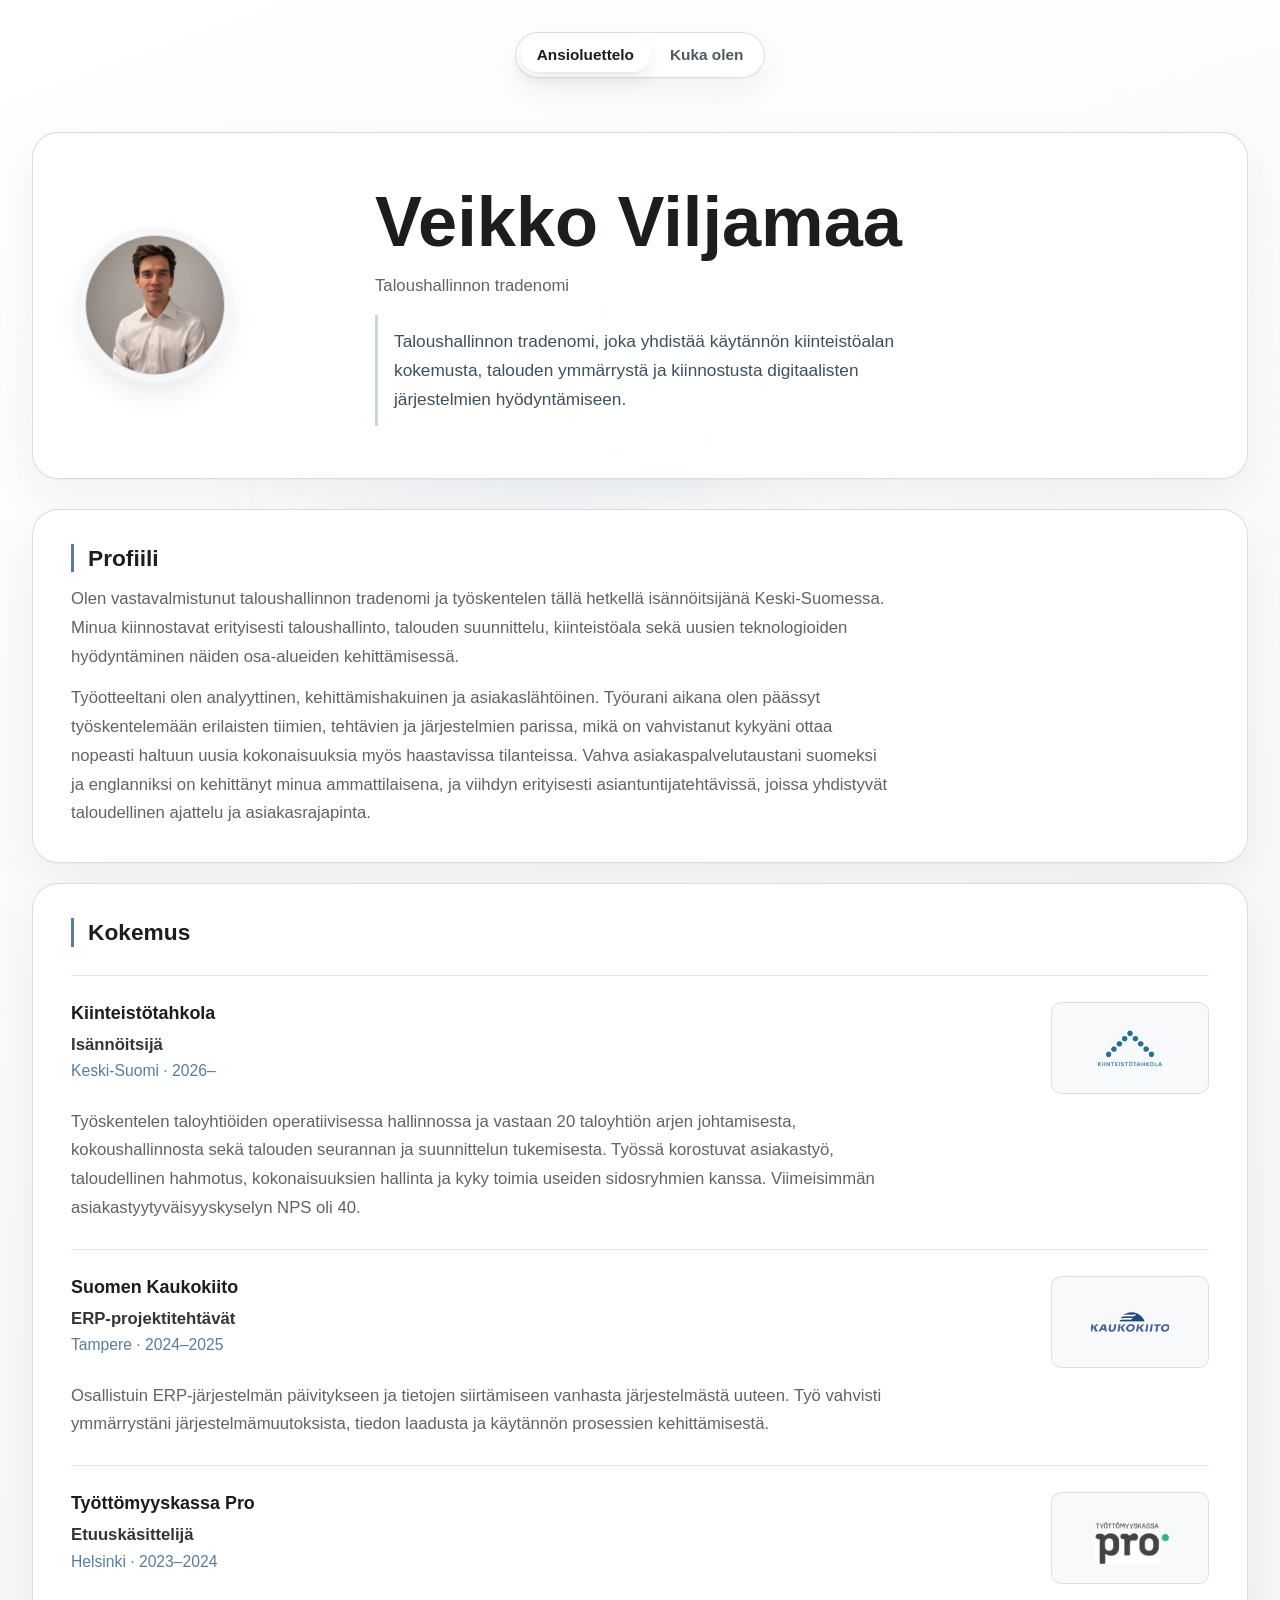
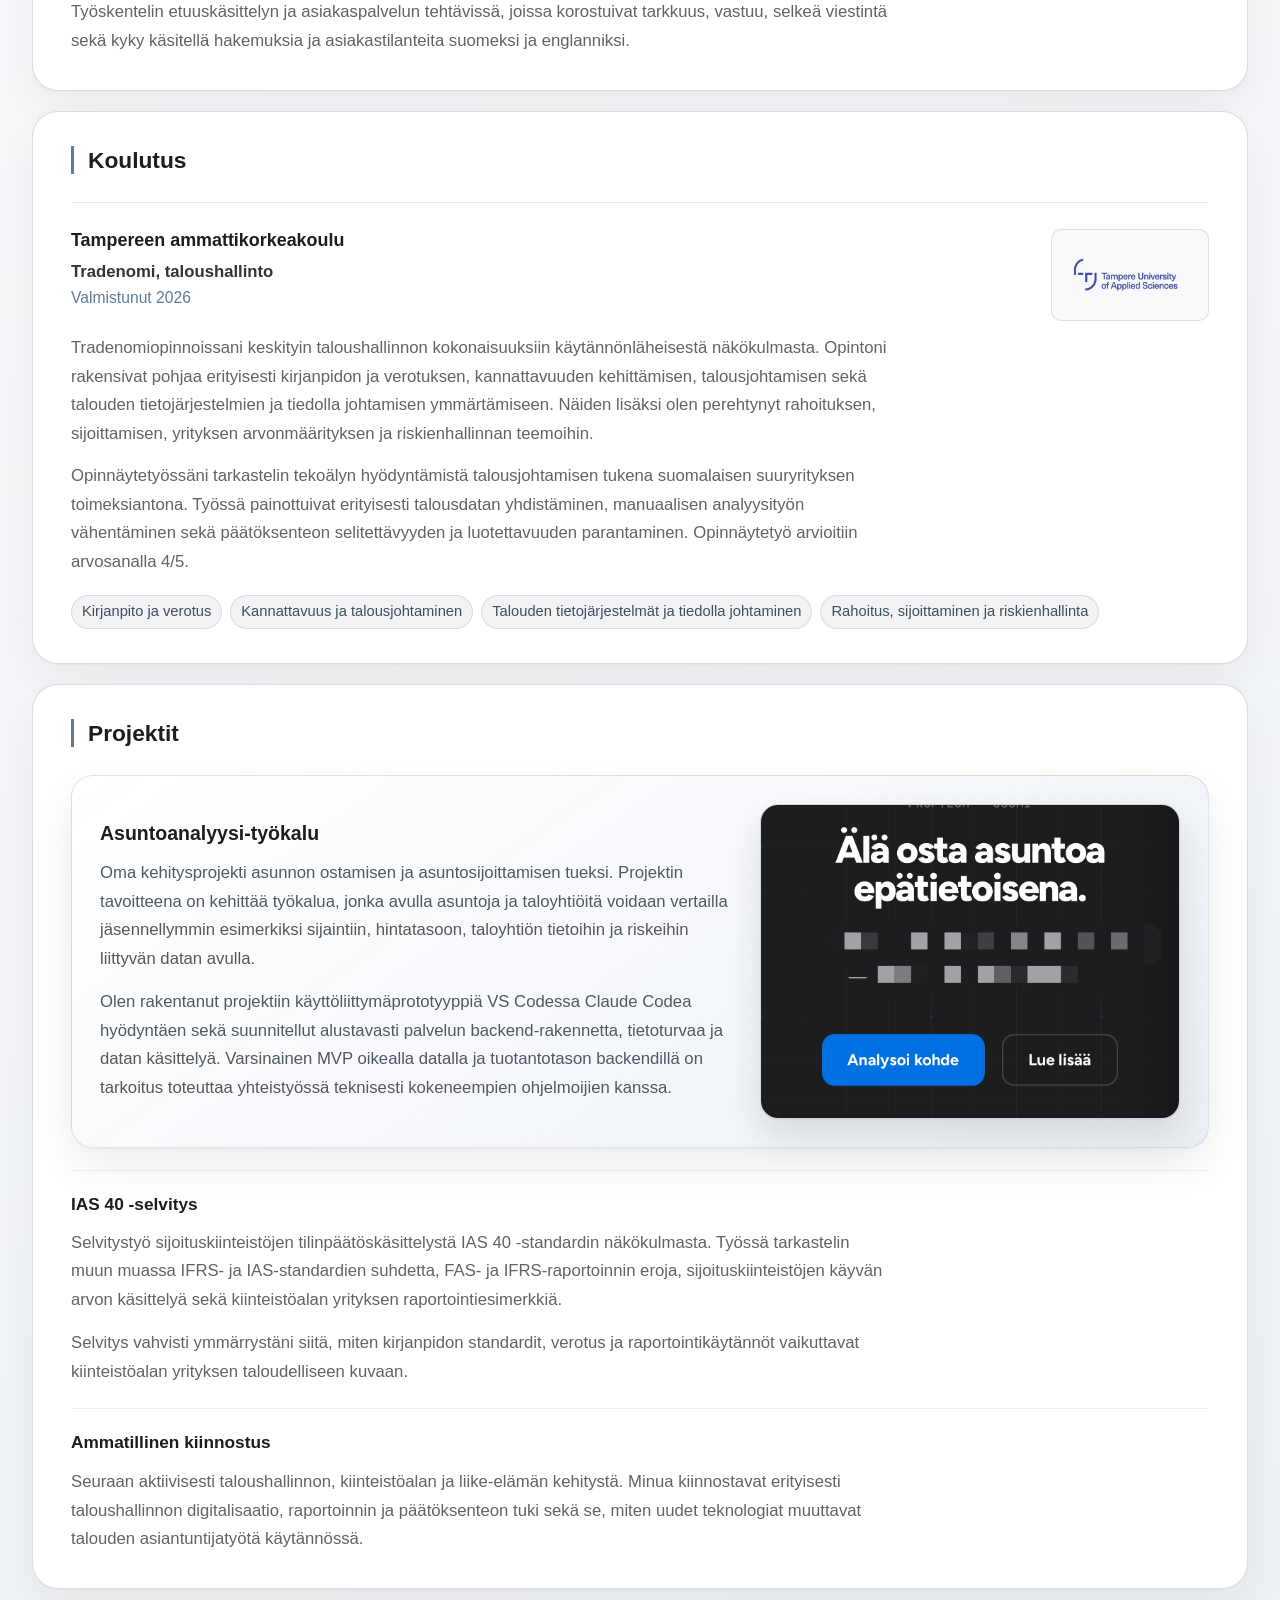
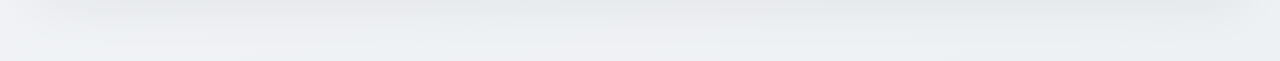
==== index.html @ 7ebcb63c "Initial static portfolio site" ====
﻿<!DOCTYPE html>
<html lang="fi">
<head>
  <meta charset="UTF-8">
  <meta name="viewport" content="width=device-width, initial-scale=1.0">
  <title>Veikko Viljamaa | Ansioluettelo</title>
  <link rel="stylesheet" href="style.css">
</head>
<body>
  <nav class="site-nav" aria-label="Päänavigaatio">
    <a class="nav-link active" href="index.html" aria-current="page">Ansioluettelo</a>
    <a class="nav-link" href="kuka-olen.html">Kuka olen</a>
  </nav>

  <main class="page">
    <section class="hero" aria-labelledby="hero-title">
      <img class="profile-image" src="assets/profile.png" alt="Veikko Viljamaa">
      <div>
        <h1 id="hero-title">Veikko Viljamaa</h1>
        <p>Taloushallinnon tradenomi</p>
        <p class="hero-summary">Taloushallinnon tradenomi, joka yhdistää käytännön kiinteistöalan kokemusta, talouden ymmärrystä ja kiinnostusta digitaalisten järjestelmien hyödyntämiseen.</p>
      </div>
    </section>

    <section aria-labelledby="profile-heading">
      <h2 id="profile-heading">Profiili</h2>
      <p>Olen vastavalmistunut taloushallinnon tradenomi ja työskentelen tällä hetkellä isännöitsijänä Keski-Suomessa. Minua kiinnostavat erityisesti taloushallinto, talouden suunnittelu, kiinteistöala sekä uusien teknologioiden hyödyntäminen näiden osa-alueiden kehittämisessä.</p>
      <p>Työotteeltani olen analyyttinen, kehittämishakuinen ja asiakaslähtöinen. Työurani aikana olen päässyt työskentelemään erilaisten tiimien, tehtävien ja järjestelmien parissa, mikä on vahvistanut kykyäni ottaa nopeasti haltuun uusia kokonaisuuksia myös haastavissa tilanteissa. Vahva asiakaspalvelutaustani suomeksi ja englanniksi on kehittänyt minua ammattilaisena, ja viihdyn erityisesti asiantuntijatehtävissä, joissa yhdistyvät taloudellinen ajattelu ja asiakasrajapinta.</p>
    </section>

    <section aria-labelledby="experience-heading">
      <h2 id="experience-heading">Kokemus</h2>
      <article class="experience-item">
        <div class="experience-header">
          <div class="entry-details">
            <h3>Kiinteistötahkola</h3>
            <p>Isännöitsijä</p>
            <p>Keski-Suomi · 2026–</p>
          </div>
          <div class="logo-container">
            <img class="company-logo" src="assets/kiinteistotahkola-logo.png" alt="Kiinteistötahkolan logo">
          </div>
        </div>
        <p>Työskentelen taloyhtiöiden operatiivisessa hallinnossa ja vastaan 20 taloyhtiön arjen johtamisesta, kokoushallinnosta sekä talouden seurannan ja suunnittelun tukemisesta. Työssä korostuvat asiakastyö, taloudellinen hahmotus, kokonaisuuksien hallinta ja kyky toimia useiden sidosryhmien kanssa. Viimeisimmän asiakastyytyväisyyskyselyn NPS oli 40.</p>
      </article>
      <article class="experience-item">
        <div class="experience-header">
          <div class="entry-details">
            <h3>Suomen Kaukokiito</h3>
            <p>ERP-projektitehtävät</p>
            <p>Tampere · 2024–2025</p>
          </div>
          <div class="logo-container">
            <img class="company-logo" src="assets/kaukokiito-logo.png" alt="Suomen Kaukokiidon logo">
          </div>
        </div>
        <p>Osallistuin ERP-järjestelmän päivitykseen ja tietojen siirtämiseen vanhasta järjestelmästä uuteen. Työ vahvisti ymmärrystäni järjestelmämuutoksista, tiedon laadusta ja käytännön prosessien kehittämisestä.</p>
      </article>
      <article class="experience-item">
        <div class="experience-header">
          <div class="entry-details">
            <h3>Työttömyyskassa Pro</h3>
            <p>Etuuskäsittelijä</p>
            <p>Helsinki · 2023–2024</p>
          </div>
          <div class="logo-container">
            <img class="company-logo" src="assets/tyottomyyskassa-pro-logo.png" alt="Työttömyyskassa Pron logo">
          </div>
        </div>
        <p>Työskentelin etuuskäsittelyn ja asiakaspalvelun tehtävissä, joissa korostuivat tarkkuus, vastuu, selkeä viestintä sekä kyky käsitellä hakemuksia ja asiakastilanteita suomeksi ja englanniksi.</p>
      </article>
    </section>

    <section aria-labelledby="education-heading">
      <h2 id="education-heading">Koulutus</h2>
      <article>
        <div class="education-header">
          <div class="entry-details">
            <h3>Tampereen ammattikorkeakoulu</h3>
            <p>Tradenomi, taloushallinto</p>
            <p>Valmistunut 2026</p>
          </div>
          <div class="logo-container">
            <img class="company-logo" src="assets/tamk-logo.png" alt="Tampereen ammattikorkeakoulun logo">
          </div>
        </div>
        <p>Tradenomiopinnoissani keskityin taloushallinnon kokonaisuuksiin käytännönläheisestä näkökulmasta. Opintoni rakensivat pohjaa erityisesti kirjanpidon ja verotuksen, kannattavuuden kehittämisen, talousjohtamisen sekä talouden tietojärjestelmien ja tiedolla johtamisen ymmärtämiseen. Näiden lisäksi olen perehtynyt rahoituksen, sijoittamisen, yrityksen arvonmäärityksen ja riskienhallinnan teemoihin.</p>
        <p>Opinnäytetyössäni tarkastelin tekoälyn hyödyntämistä talousjohtamisen tukena suomalaisen suuryrityksen toimeksiantona. Työssä painottuivat erityisesti talousdatan yhdistäminen, manuaalisen analyysityön vähentäminen sekä päätöksenteon selitettävyyden ja luotettavuuden parantaminen. Opinnäytetyö arvioitiin arvosanalla 4/5.</p>
        <ul class="education-highlights">
          <li>Kirjanpito ja verotus</li>
          <li>Kannattavuus ja talousjohtaminen</li>
          <li>Talouden tietojärjestelmät ja tiedolla johtaminen</li>
          <li>Rahoitus, sijoittaminen ja riskienhallinta</li>
        </ul>
      </article>
    </section>

    <section aria-labelledby="projects-heading">
      <h2 id="projects-heading">Projektit</h2>
      <article class="project-item project-item-with-image">
        <div class="project-content">
          <h3>Asuntoanalyysi-työkalu</h3>
          <p>Oma kehitysprojekti asunnon ostamisen ja asuntosijoittamisen tueksi. Projektin tavoitteena on kehittää työkalua, jonka avulla asuntoja ja taloyhtiöitä voidaan vertailla jäsennellymmin esimerkiksi sijaintiin, hintatasoon, taloyhtiön tietoihin ja riskeihin liittyvän datan avulla.</p>
          <p>Olen rakentanut projektiin käyttöliittymäprototyyppiä VS Codessa Claude Codea hyödyntäen sekä suunnitellut alustavasti palvelun backend-rakennetta, tietoturvaa ja datan käsittelyä. Varsinainen MVP oikealla datalla ja tuotantotason backendillä on tarkoitus toteuttaa yhteistyössä teknisesti kokeneempien ohjelmoijien kanssa.</p>
        </div>
        <img class="project-image" src="assets/asuntoanalyysi-ui.jpg" alt="Käyttöliittymäluonnos asuntoanalyysi-työkalusta">
      </article>
      <article class="project-item">
        <h3>IAS 40 -selvitys</h3>
        <p>Selvitystyö sijoituskiinteistöjen tilinpäätöskäsittelystä IAS 40 -standardin näkökulmasta. Työssä tarkastelin muun muassa IFRS- ja IAS-standardien suhdetta, FAS- ja IFRS-raportoinnin eroja, sijoituskiinteistöjen käyvän arvon käsittelyä sekä kiinteistöalan yrityksen raportointiesimerkkiä.</p>
        <p>Selvitys vahvisti ymmärrystäni siitä, miten kirjanpidon standardit, verotus ja raportointikäytännöt vaikuttavat kiinteistöalan yrityksen taloudelliseen kuvaan.</p>
      </article>
      <article class="project-item">
        <h3>Ammatillinen kiinnostus</h3>
        <p>Seuraan aktiivisesti taloushallinnon, kiinteistöalan ja liike-elämän kehitystä. Minua kiinnostavat erityisesti taloushallinnon digitalisaatio, raportoinnin ja päätöksenteon tuki sekä se, miten uudet teknologiat muuttavat talouden asiantuntijatyötä käytännössä.</p>
      </article>
    </section>
  </main>

</body>
</html>
---- style.css ----
* {
  box-sizing: border-box;
}

body {
  position: relative;
  min-height: 100vh;
  margin: 0;
  font-family: -apple-system, BlinkMacSystemFont, "Segoe UI", sans-serif;
  color: #1d1d1f;
  background:
    linear-gradient(160deg, #ffffff 0%, #f7f8fa 38%, #eef1f4 100%);
  line-height: 1.6;
  text-rendering: optimizeLegibility;
  isolation: isolate;
  overflow-x: hidden;
}

body::before {
  content: "";
  position: fixed;
  width: 135vw;
  height: 320px;
  top: 180px;
  left: -22vw;
  z-index: 0;
  pointer-events: none;
  opacity: 0.55;
  background:
    linear-gradient(90deg,
      rgba(255, 255, 255, 0) 0%,
      rgba(255, 255, 255, 0.82) 28%,
      rgba(228, 234, 240, 0.62) 43%,
      rgba(180, 200, 215, 0.35) 55%,
      rgba(255, 255, 255, 0.78) 68%,
      rgba(255, 255, 255, 0) 100%);
  border-radius: 999px;
  filter: blur(18px);
  transform: translate3d(0, 0, 0) rotate(-8deg);
  animation: silver-ribbon-shift 36s ease-in-out infinite alternate;
}

body::after {
  content: "";
  position: fixed;
  width: 78vw;
  height: 220px;
  top: 520px;
  right: -18vw;
  z-index: 0;
  pointer-events: none;
  opacity: 0.28;
  background:
    linear-gradient(90deg,
      rgba(255, 255, 255, 0) 0%,
      rgba(232, 238, 244, 0.64) 42%,
      rgba(255, 255, 255, 0.7) 58%,
      rgba(255, 255, 255, 0) 100%);
  border-radius: 999px;
  filter: blur(16px);
  transform: translate3d(0, 0, 0) rotate(-8deg);
  animation: silver-ribbon-glow-shift 40s ease-in-out infinite alternate;
}

.page {
  position: relative;
  z-index: 1;
  width: min(1240px, calc(100% - 64px));
  margin: 0 auto;
  padding: 34px 0 72px;
  background: transparent;
}

.site-nav {
  position: relative;
  z-index: 1;
  display: flex;
  justify-content: center;
  gap: 4px;
  width: fit-content;
  max-width: calc(100% - 32px);
  margin: 32px auto 0;
  padding: 5px;
  background: rgba(255, 255, 255, 0.72);
  border: 1px solid rgba(214, 217, 222, 0.86);
  border-radius: 999px;
  box-shadow:
    0 1px 1px rgba(29, 29, 31, 0.03),
    0 12px 34px rgba(29, 29, 31, 0.06);
  backdrop-filter: blur(14px);
}

.nav-link {
  display: inline-flex;
  align-items: center;
  justify-content: center;
  min-height: 34px;
  padding: 6px 16px;
  color: #4f5962;
  font-size: 0.96rem;
  font-weight: 560;
  line-height: 1.2;
  text-align: center;
  text-decoration: none;
  border-radius: 999px;
}

.nav-link.active {
  color: #1d1d1f;
  background: rgba(255, 255, 255, 0.96);
  box-shadow:
    0 1px 1px rgba(29, 29, 31, 0.05),
    0 8px 20px rgba(29, 29, 31, 0.08);
}

.nav-link:focus-visible {
  outline: 2px solid #5B7C99;
  outline-offset: 2px;
}

@keyframes silver-ribbon-shift {
  from {
    transform: translate3d(-1.2%, -0.5%, 0) rotate(-8deg);
  }

  to {
    transform: translate3d(1.4%, 0.8%, 0) rotate(-7deg);
  }
}

@keyframes silver-ribbon-glow-shift {
  from {
    transform: translate3d(0.8%, 0, 0) rotate(-8deg);
  }

  to {
    transform: translate3d(-1%, 0.8%, 0) rotate(-9deg);
  }
}

.hero,
section {
  position: relative;
  z-index: 1;
  background: rgba(255, 255, 255, 0.94);
  border: 1px solid rgba(214, 217, 222, 0.9);
  border-radius: 26px;
  box-shadow:
    0 1px 1px rgba(29, 29, 31, 0.03),
    0 18px 50px rgba(29, 29, 31, 0.055);
}

.hero {
  display: flex;
  align-items: center;
  justify-content: space-between;
  gap: 36px;
  margin-bottom: 30px;
  padding: 52px;
  border-top-color: rgba(91, 124, 153, 0.28);
}

.hero > div {
  flex: 1 1 auto;
  max-width: 820px;
}

.story-section {
  display: grid;
  gap: 28px;
}

.story-block {
  display: grid;
  grid-template-columns: minmax(0, 1fr) minmax(320px, 460px);
  align-items: center;
  gap: 32px;
  margin-top: 2px;
  padding-top: 28px;
  border-top: 1px solid rgba(91, 124, 153, 0.12);
}

.story-block:first-of-type {
  padding-top: 0;
  border-top: 0;
}

.story-block-reverse {
  grid-template-columns: minmax(320px, 460px) minmax(0, 1fr);
}

.story-text {
  min-width: 0;
}

.story-text p {
  max-width: 760px;
}

.image-placeholder {
  display: flex;
  align-items: center;
  justify-content: center;
  min-height: 280px;
  padding: 28px;
  color: #667480;
  font-size: 0.98rem;
  font-weight: 560;
  line-height: 1.45;
  text-align: center;
  background:
    linear-gradient(145deg, rgba(255, 255, 255, 0.82) 0%, rgba(242, 245, 248, 0.96) 45%, rgba(226, 233, 239, 0.82) 100%);
  border: 1px solid rgba(180, 193, 205, 0.45);
  border-radius: 22px;
  box-shadow:
    inset 0 1px 0 rgba(255, 255, 255, 0.86),
    0 16px 34px rgba(29, 29, 31, 0.07);
}

.image-placeholder span {
  max-width: 220px;
}

.story-image {
  display: block;
  width: 100%;
  height: 280px;
  min-height: 280px;
  padding: 0;
  object-fit: cover;
  background: #edf1f5;
  border-radius: 22px;
  overflow: hidden;
  aspect-ratio: 16 / 10;
}

.hero-summary {
  max-width: 58ch;
  margin-top: 14px;
  padding: 12px 0 12px 16px;
  color: #3f4f5c;
  font-size: 1.08rem;
  line-height: 1.68;
  border-left: 3px solid rgba(91, 124, 153, 0.32);
}

.profile-image {
  flex: 0 0 auto;
  width: 140px;
  height: 140px;
  border-radius: 50%;
  object-fit: cover;
  background: #eef0f3;
  border: 1px solid #d7dbe0;
  box-shadow:
    0 0 0 8px #f6f7f9,
    0 14px 30px rgba(29, 29, 31, 0.12);
}

h1,
h2,
h3,
p {
  margin: 0;
}

h1 {
  font-size: clamp(2.35rem, 7vw, 4.4rem);
  font-weight: 750;
  line-height: 1.05;
  letter-spacing: 0;
}

p {
  max-width: 78ch;
  margin-top: 13px;
  color: #626267;
  font-size: 1.045rem;
  line-height: 1.72;
}

section {
  margin-top: 20px;
  padding: 34px 38px;
}

section > p,
article > p,
.project-content p {
  max-width: 820px;
}

h2 {
  color: #1d1d1f;
  font-size: 1.42rem;
  font-weight: 680;
  letter-spacing: 0;
  line-height: 1.25;
  padding-left: 14px;
  border-left: 3px solid #5B7C99;
}

h3 {
  color: #1d1d1f;
  font-size: 1.12rem;
  font-weight: 680;
  line-height: 1.3;
}

article {
  margin-top: 26px;
  padding-top: 26px;
  border-top: 1px solid rgba(91, 124, 153, 0.18);
}

article:first-of-type {
  margin-top: 28px;
}

.entry-details p:first-of-type {
  margin-top: 8px;
  color: #343437;
  font-weight: 560;
  line-height: 1.45;
}

.entry-details p:nth-of-type(2) {
  color: #5B7C99;
  font-size: 0.98rem;
  margin-top: 3px;
  font-weight: 400;
  line-height: 1.45;
}

article p:last-child {
  margin-top: 14px;
}

.experience-header,
.education-header {
  display: flex;
  align-items: flex-start;
  justify-content: space-between;
  gap: 24px;
}

.entry-details {
  min-width: 0;
}

.logo-container {
  flex: 0 0 158px;
  width: 158px;
  height: 92px;
  display: flex;
  align-items: center;
  justify-content: center;
  padding: 10px 12px;
  background: #f8f9fb;
  border: 1px solid rgba(214, 217, 222, 0.75);
  border-radius: 10px;
}

.company-logo {
  flex: 0 0 auto;
  max-width: 100%;
  max-height: 72px;
  object-fit: contain;
  opacity: 0.86;
}

.education-highlights {
  display: flex;
  flex-wrap: wrap;
  gap: 8px;
  margin: 18px 0 0;
  padding: 0;
  list-style: none;
}

.education-highlights li {
  padding: 6px 10px;
  color: #3f4f5c;
  font-size: 0.92rem;
  line-height: 1.35;
  background: #f1f3f5;
  border: 1px solid rgba(91, 124, 153, 0.18);
  border-radius: 999px;
}

.project-item-with-image {
  display: grid;
  grid-template-columns: minmax(0, 1fr) 240px;
  align-items: start;
  gap: 24px;
}

.project-content {
  min-width: 0;
}

.project-image {
  width: 100%;
  aspect-ratio: 4 / 3;
  object-fit: cover;
  border-radius: 14px;
  border: 1px solid rgba(214, 217, 222, 0.85);
  background: #f8f9fb;
  box-shadow: 0 12px 28px rgba(29, 29, 31, 0.08);
}

section[aria-labelledby="projects-heading"] .project-item-with-image {
  grid-template-columns: minmax(0, 1fr) minmax(320px, 420px);
  align-items: center;
  gap: 30px;
  margin-top: 28px;
  padding: 28px;
  border: 1px solid rgba(91, 124, 153, 0.18);
  border-radius: 22px;
  background:
    linear-gradient(145deg, rgba(255, 255, 255, 0.98) 0%, rgba(246, 248, 251, 0.96) 48%, rgba(229, 235, 241, 0.78) 100%);
  box-shadow:
    0 1px 1px rgba(29, 29, 31, 0.04),
    0 18px 44px rgba(29, 29, 31, 0.08);
}

section[aria-labelledby="projects-heading"] .project-item-with-image h3 {
  font-size: 1.22rem;
}

section[aria-labelledby="projects-heading"] .project-item-with-image p {
  color: #4f5962;
}

section[aria-labelledby="projects-heading"] .project-image {
  border-radius: 18px;
  border-color: rgba(91, 124, 153, 0.22);
  background: #eef1f4;
  box-shadow:
    0 1px 1px rgba(29, 29, 31, 0.04),
    0 16px 34px rgba(29, 29, 31, 0.12);
}

section[aria-labelledby="projects-heading"] .project-item:not(.project-item-with-image) {
  margin-top: 22px;
  padding-top: 22px;
  border-top-color: rgba(91, 124, 153, 0.12);
}

section[aria-labelledby="projects-heading"] .project-item:not(.project-item-with-image) h3 {
  font-size: 1.08rem;
}

@media (max-width: 820px) {
  .site-nav {
    max-width: calc(100% - 24px);
  }

  .hero {
    padding: 42px 32px;
    gap: 28px;
  }

  .experience-header,
  .education-header {
    flex-direction: column-reverse;
    align-items: flex-start;
    gap: 14px;
  }

  .logo-container {
    flex-basis: 146px;
    width: 146px;
    height: 84px;
  }

  .company-logo {
    max-height: 66px;
  }

  .project-item-with-image,
  .story-block,
  .story-block-reverse {
    grid-template-columns: 1fr;
    gap: 18px;
  }

  .project-image {
    max-width: 100%;
  }

  .story-image {
    height: 240px;
    min-height: 240px;
  }
}

@media (max-width: 640px) {
  .site-nav {
    margin-top: 18px;
  }

  .nav-link {
    min-height: 32px;
    padding: 6px 12px;
    font-size: 0.92rem;
  }

  .page {
    width: min(100% - 24px, 1000px);
    padding: 18px 0 28px;
  }

  .hero {
    align-items: flex-start;
    flex-direction: column;
    gap: 24px;
    padding: 30px 24px;
  }

  .profile-image {
    width: 112px;
    height: 112px;
    box-shadow:
      0 0 0 6px #f6f7f9,
      0 10px 24px rgba(29, 29, 31, 0.11);
  }

  section {
    padding: 26px 24px;
  }

  .story-section {
    gap: 22px;
  }

  .story-block,
  .story-block-reverse {
    grid-template-columns: 1fr;
    gap: 18px;
    padding-top: 22px;
  }

  .story-block-reverse .image-placeholder {
    order: 2;
  }

  .story-block-reverse .story-text {
    order: 1;
  }

  .image-placeholder {
    min-height: 210px;
    padding: 22px;
    border-radius: 18px;
  }

  .story-image {
    height: 220px;
    min-height: 220px;
    aspect-ratio: 16 / 10;
  }

  h1 {
    font-size: clamp(2.1rem, 11vw, 3.2rem);
  }

  p {
    font-size: 1rem;
    line-height: 1.68;
  }

  article,
  article:first-of-type {
    margin-top: 22px;
    padding-top: 22px;
  }

  .experience-header,
  .education-header {
    flex-direction: column-reverse;
    gap: 14px;
  }

  .logo-container {
    flex-basis: 135px;
    width: 135px;
    height: 78px;
  }

  .company-logo {
    max-height: 58px;
  }

  .project-item-with-image {
    grid-template-columns: 1fr;
    gap: 18px;
  }

  .project-image {
    max-width: 320px;
  }

  section[aria-labelledby="projects-heading"] .project-item-with-image {
    grid-template-columns: 1fr;
    gap: 20px;
    padding: 22px;
    border-radius: 20px;
  }

  section[aria-labelledby="projects-heading"] .project-image {
    max-width: 100%;
  }
}

@media (prefers-reduced-motion: reduce) {
  body::before,
  body::after {
    animation: none;
  }

  body::before {
    transform: translate3d(0, 0, 0) rotate(-8deg);
  }

  body::after {
    transform: translate3d(0, 0, 0) rotate(-8deg);
  }
}
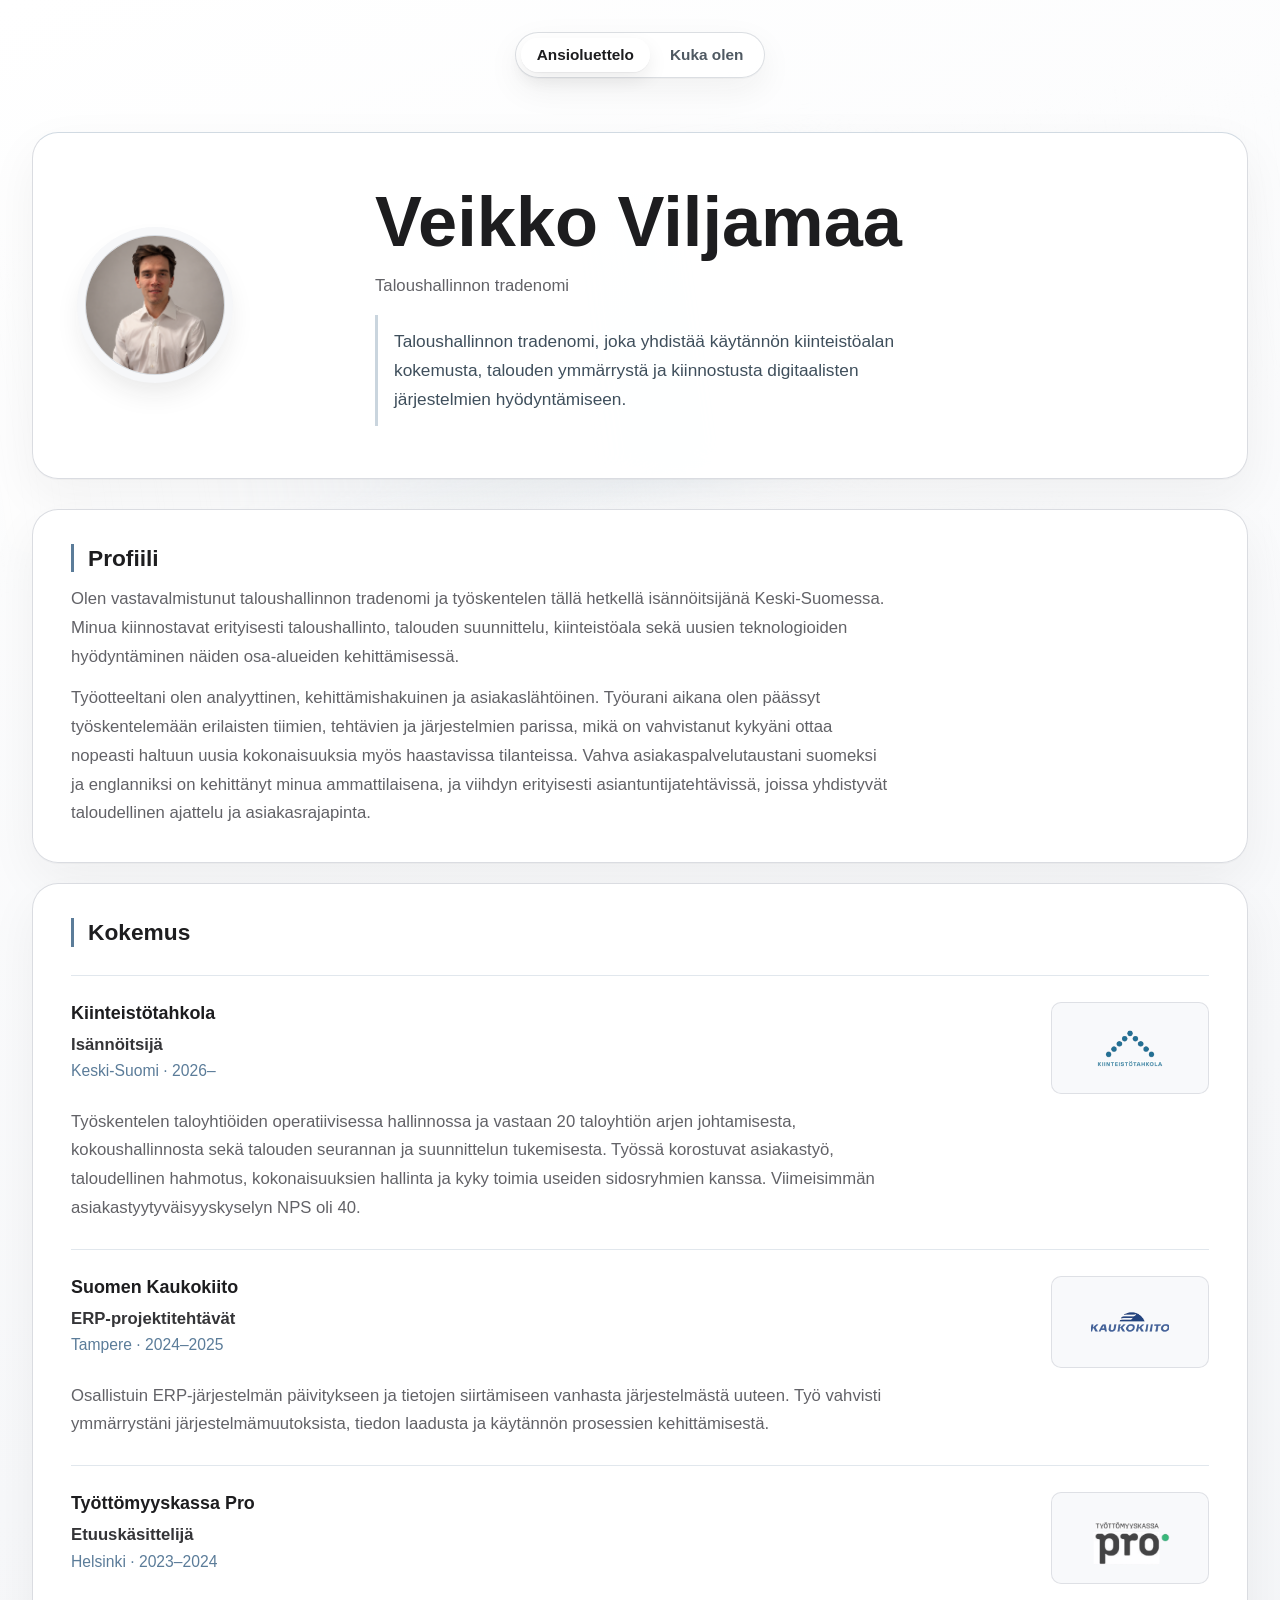
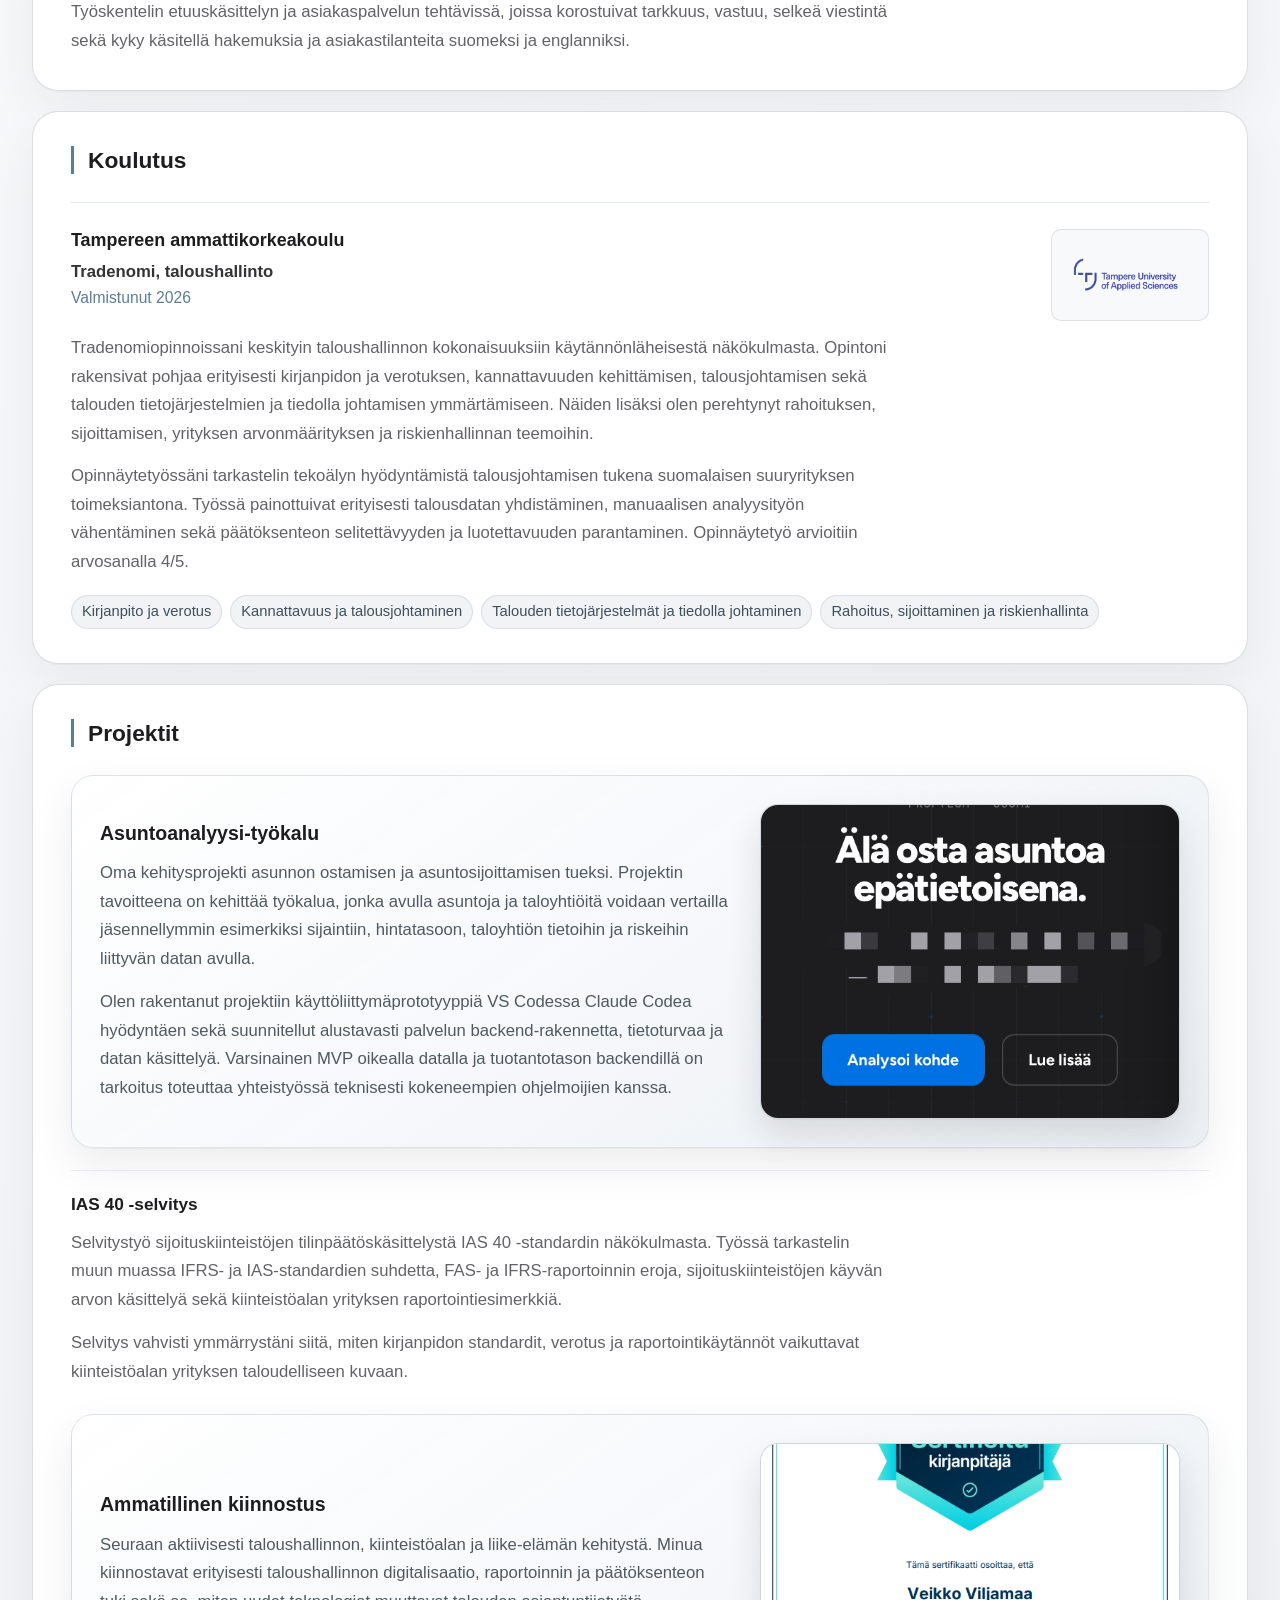
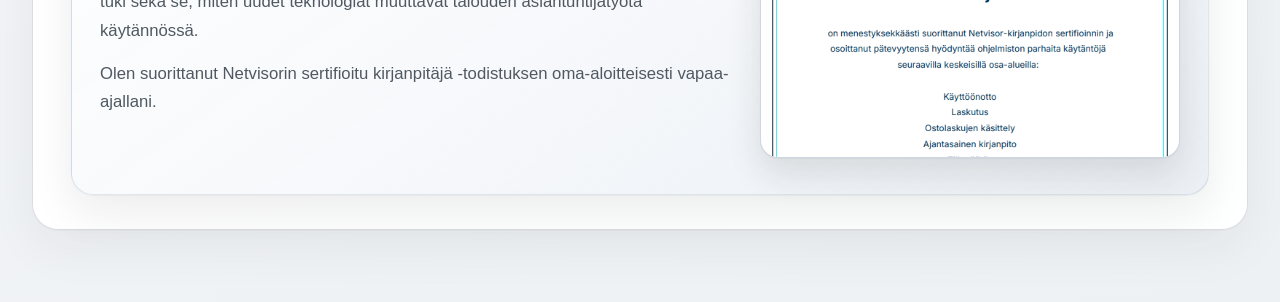
==== commit 62e765fb: "Lisää Netvisor-sertifikaatti" ====
--- a/index.html
+++ b/index.html
@@ -110,9 +110,15 @@
         <p>Selvitystyö sijoituskiinteistöjen tilinpäätöskäsittelystä IAS 40 -standardin näkökulmasta. Työssä tarkastelin muun muassa IFRS- ja IAS-standardien suhdetta, FAS- ja IFRS-raportoinnin eroja, sijoituskiinteistöjen käyvän arvon käsittelyä sekä kiinteistöalan yrityksen raportointiesimerkkiä.</p>
         <p>Selvitys vahvisti ymmärrystäni siitä, miten kirjanpidon standardit, verotus ja raportointikäytännöt vaikuttavat kiinteistöalan yrityksen taloudelliseen kuvaan.</p>
       </article>
-      <article class="project-item">
-        <h3>Ammatillinen kiinnostus</h3>
-        <p>Seuraan aktiivisesti taloushallinnon, kiinteistöalan ja liike-elämän kehitystä. Minua kiinnostavat erityisesti taloushallinnon digitalisaatio, raportoinnin ja päätöksenteon tuki sekä se, miten uudet teknologiat muuttavat talouden asiantuntijatyötä käytännössä.</p>
+      <article class="project-item project-item-with-image">
+        <div class="project-content">
+          <h3>Ammatillinen kiinnostus</h3>
+          <p>Seuraan aktiivisesti taloushallinnon, kiinteistöalan ja liike-elämän kehitystä. Minua kiinnostavat erityisesti taloushallinnon digitalisaatio, raportoinnin ja päätöksenteon tuki sekä se, miten uudet teknologiat muuttavat talouden asiantuntijatyötä käytännössä.</p>
+          <p>Olen suorittanut Netvisorin sertifioitu kirjanpitäjä -todistuksen oma-aloitteisesti vapaa-ajallani.</p>
+        </div>
+        <a href="assets/Kirjanpitäjän_sertifikaatti_certificate.pdf" target="_blank" rel="noopener noreferrer">
+          <img class="project-image" src="assets/Netvisor-sertifikaatti.png" alt="Netvisorin sertifikaatti">
+        </a>
       </article>
     </section>
   </main>
